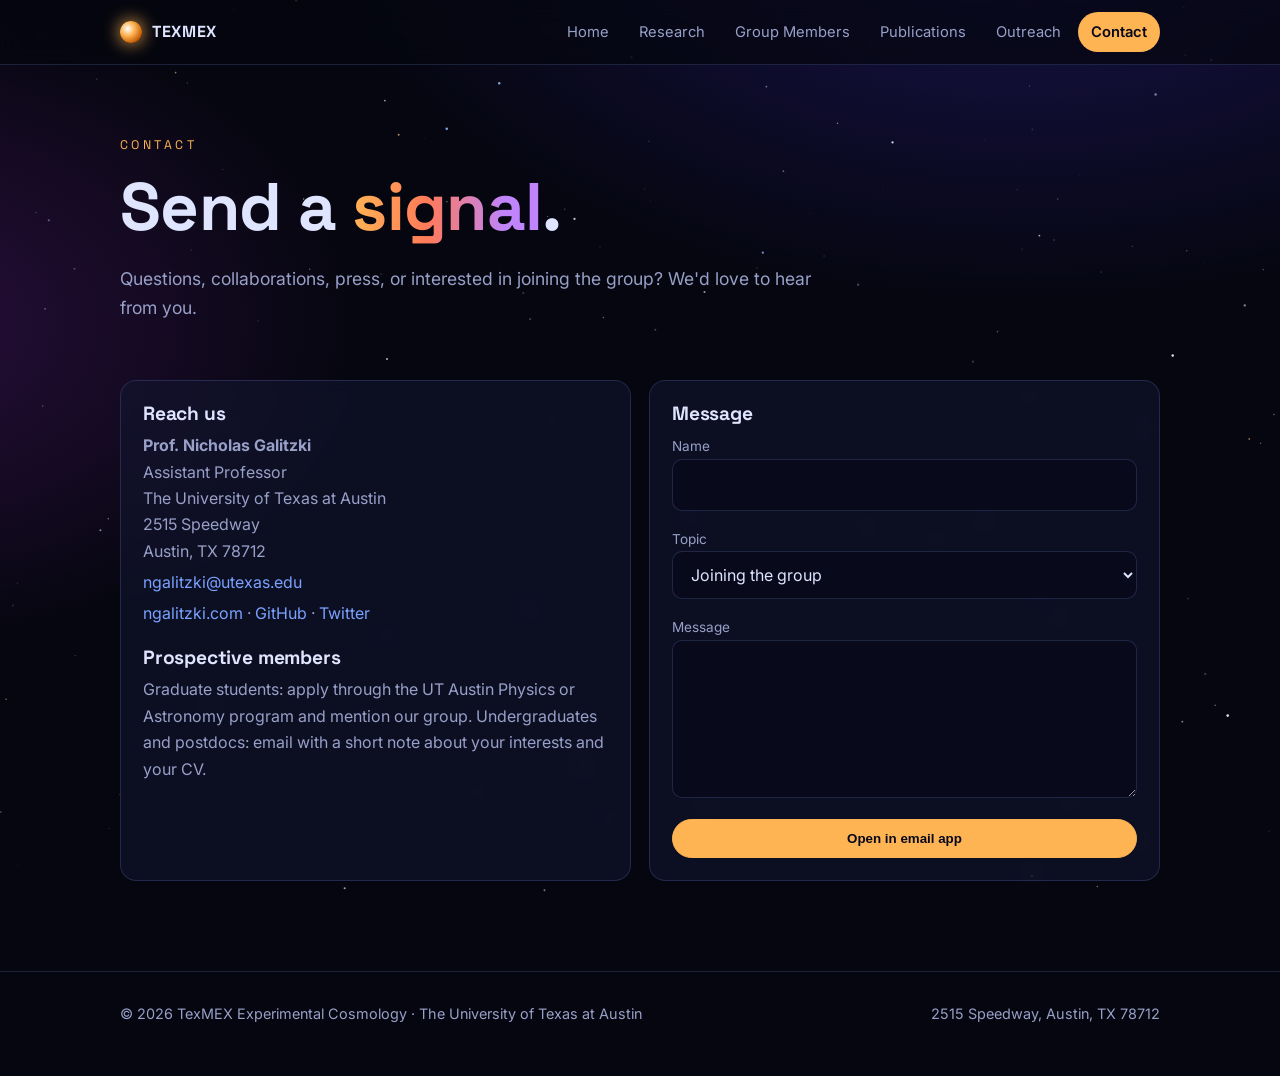
==== contact.html @ a4efcdb6 "First Website Push" ====
<!doctype html>
<html lang="en">
<head>
<meta charset="utf-8"><meta name="viewport" content="width=device-width,initial-scale=1">
<title>Contact · TexMEX</title>
<link rel="preconnect" href="https://fonts.googleapis.com"><link rel="preconnect" href="https://fonts.gstatic.com" crossorigin>
<link href="https://fonts.googleapis.com/css2?family=Inter:wght@400;500;600&family=Space+Grotesk:wght@500;700&display=swap" rel="stylesheet">
<link rel="stylesheet" href="assets/style.css">
</head>
<body>
<canvas id="stars"></canvas>
<header class="nav"><div class="wrap">
  <a class="brand" href="index.html"><span class="orb"></span>TEXMEX</a>
  <nav><ul>
    <li><a href="index.html">Home</a></li>
    <li><a href="research.html">Research</a></li>
    <li><a href="members.html">Group Members</a></li>
    <li><a href="publications.html">Publications</a></li>
    <li><a href="outreach.html">Outreach</a></li>
    <li><a class="active" href="contact.html">Contact</a></li>
  </ul></nav>
</div></header>

<main class="wrap">
<section class="page-hero">
  <div class="eyebrow">Contact</div>
  <h1>Send a <span class="grad">signal</span>.</h1>
  <p>Questions, collaborations, press, or interested in joining the group? We'd love to hear from you.</p>
</section>

<div class="grid" style="grid-template-columns:repeat(auto-fit,minmax(300px,1fr));margin-top:30px">
  <div class="card">
    <h3>Reach us</h3>
    <p><b>Prof. Nicholas Galitzki</b><br>Assistant Professor<br>The University of Texas at Austin<br>2515 Speedway<br>Austin, TX 78712</p>
    <p><a href="mailto:ngalitzki@utexas.edu">ngalitzki@utexas.edu</a></p>
    <p><a href="https://www.ngalitzki.com/">ngalitzki.com</a> · <a href="https://github.com/ngalitzki">GitHub</a> · <a href="https://twitter.com/astrodrnick">Twitter</a></p>
    <h3 style="margin-top:20px">Prospective members</h3>
    <p>Graduate students: apply through the UT Austin Physics or Astronomy program and mention our group. Undergraduates and postdocs: email with a short note about your interests and your CV.</p>
  </div>
  <div class="card">
    <h3>Message</h3>
    <!-- Opens the visitor's email client; no server needed. -->
    <form id="f">
      <div><label for="n">Name</label><input id="n" required></div>
      <div><label for="s">Topic</label><select id="s"><option>Joining the group</option><option>Collaboration</option><option>Outreach / speaking</option><option>Press</option><option>Other</option></select></div>
      <div><label for="m">Message</label><textarea id="m" rows="5" required></textarea></div>
      <button class="btn primary" type="submit">Open in email app</button>
    </form>
  </div>
</div>
</main>

<footer><div class="wrap"><span>© 2026 TexMEX Experimental Cosmology · The University of Texas at Austin</span><span>2515 Speedway, Austin, TX 78712</span></div></footer>
<script src="assets/stars.js"></script>
<script>
document.getElementById('f').addEventListener('submit',e=>{
  e.preventDefault();
  const g=id=>document.getElementById(id).value;
  location.href='mailto:ngalitzki@utexas.edu?subject='+encodeURIComponent('[TexMEX] '+g('s'))+'&body='+encodeURIComponent(g('m')+'\n\n— '+g('n'));
});
</script>
</body>
</html>
---- assets/style.css ----
:root{
  --bg:#05060f; --bg2:#0b0e1f; --panel:rgba(18,22,48,.62); --line:rgba(140,160,255,.18);
  --text:#dfe4ff; --muted:#98a0c8; --accent:#ffb454; --accent2:#7aa2ff; --accent3:#c084fc;
  --burnt:#bf5700; /* UT burnt orange nod */
  --font:'Inter',system-ui,-apple-system,Segoe UI,Roboto,sans-serif;
  --display:'Space Grotesk','Inter',system-ui,sans-serif;
}
*{box-sizing:border-box}
html{scroll-behavior:smooth}
body{margin:0;background:radial-gradient(1200px 700px at 80% -10%,#1a1450 0%,transparent 60%),radial-gradient(900px 600px at -10% 30%,#2a0f3d 0%,transparent 55%),var(--bg);
  color:var(--text);font-family:var(--font);line-height:1.65;min-height:100vh}
#stars{position:fixed;inset:0;z-index:0;pointer-events:none}
header.nav,main,footer{position:relative;z-index:1}
a{color:var(--accent2);text-decoration:none}
a:hover{color:var(--accent)}
h1,h2,h3{font-family:var(--display);line-height:1.15;letter-spacing:-.01em}
h1{font-size:clamp(2.2rem,6vw,4.2rem);margin:.2em 0}
h2{font-size:1.9rem;margin:2.2em 0 .6em}
h3{font-size:1.2rem;margin:0 0 .4em}
.wrap{max-width:1080px;margin:0 auto;padding:0 20px}

/* nav */
header.nav{position:sticky;top:0;backdrop-filter:blur(14px);background:rgba(5,6,15,.7);border-bottom:1px solid var(--line);z-index:10}
.nav .wrap{display:flex;align-items:center;justify-content:space-between;height:64px;gap:16px}
.brand{font-family:var(--display);font-weight:700;color:var(--text);display:flex;align-items:center;gap:10px;letter-spacing:.04em}
.brand .orb{width:22px;height:22px;border-radius:50%;background:radial-gradient(circle at 35% 35%,#fff,var(--accent) 35%,var(--burnt) 75%);box-shadow:0 0 18px var(--accent)}
.nav ul{list-style:none;display:flex;gap:4px;margin:0;padding:0;flex-wrap:wrap}
.nav li a{display:block;padding:8px 13px;border-radius:999px;color:var(--muted);font-size:.92rem}
.nav li a:hover{color:var(--text);background:rgba(255,255,255,.06)}
.nav li a.active{color:#07081a;background:var(--accent);font-weight:600}
@media(max-width:760px){.nav .wrap{height:auto;padding:10px 20px;flex-direction:column}}

/* hero */
.hero{padding:90px 0 60px;position:relative}
.eyebrow{font-family:var(--display);text-transform:uppercase;letter-spacing:.28em;font-size:.78rem;color:var(--accent)}
.grad{background:linear-gradient(90deg,var(--accent),#ff7a59 40%,var(--accent3) 80%);-webkit-background-clip:text;background-clip:text;color:transparent}
.lead{font-size:1.2rem;color:var(--muted);max-width:680px}
.btns{display:flex;gap:12px;flex-wrap:wrap;margin-top:28px}
.btn{display:inline-block;padding:11px 22px;border-radius:999px;border:1px solid var(--line);color:var(--text);font-weight:500}
.btn.primary{background:var(--accent);color:#07081a;border-color:var(--accent);font-weight:600}
.btn:hover{border-color:var(--accent);color:var(--accent)}
.btn.primary:hover{color:#07081a;box-shadow:0 0 24px rgba(255,180,84,.5)}
.page-hero{padding:70px 0 10px}
.page-hero p{color:var(--muted);max-width:700px;font-size:1.1rem}

/* cards */
.grid{display:grid;gap:18px;grid-template-columns:repeat(auto-fit,minmax(260px,1fr))}
.card{background:var(--panel);border:1px solid var(--line);border-radius:16px;padding:22px;backdrop-filter:blur(8px);transition:.25s}
.card:hover{transform:translateY(-3px);border-color:rgba(255,180,84,.5);box-shadow:0 12px 40px rgba(0,0,0,.4)}
.card p{color:var(--muted);margin:.3em 0 0}
.tag{display:inline-block;font-size:.72rem;letter-spacing:.08em;text-transform:uppercase;padding:3px 10px;border-radius:999px;border:1px solid var(--line);color:var(--accent2);margin:0 6px 6px 0}
.tag.hot{color:var(--accent);border-color:rgba(255,180,84,.4)}
.stats{display:grid;grid-template-columns:repeat(auto-fit,minmax(150px,1fr));gap:14px;margin-top:40px}
.stat{border-left:2px solid var(--accent);padding-left:14px}
.stat b{display:block;font-family:var(--display);font-size:1.9rem}
.stat span{color:var(--muted);font-size:.88rem}

/* project feature */
.feature{display:grid;grid-template-columns:1.1fr .9fr;gap:30px;align-items:center;margin:40px 0}
.feature.rev{grid-template-columns:.9fr 1.1fr}.feature.rev .art{order:-1}
@media(max-width:800px){.feature,.feature.rev{grid-template-columns:1fr}.feature.rev .art{order:0}}
.art{border-radius:18px;border:1px solid var(--line);background:#070918;overflow:hidden;aspect-ratio:4/3}
.art svg,.art img{width:100%;height:100%;object-fit:cover;display:block}

/* people */
.person{text-align:center}
.avatar{width:104px;height:104px;border-radius:50%;margin:0 auto 14px;display:grid;place-items:center;font-family:var(--display);font-size:2rem;font-weight:700;color:#07081a;
  background:conic-gradient(from 200deg,var(--accent),var(--accent3),var(--accent2),var(--accent));box-shadow:0 0 30px rgba(122,162,255,.3)}
.person .role{color:var(--accent);font-size:.85rem}
.placeholder{opacity:.8;border-style:dashed}
.note{border:1px dashed rgba(255,180,84,.45);background:rgba(255,180,84,.06);border-radius:12px;padding:12px 16px;color:var(--muted);font-size:.92rem;margin:20px 0}

/* lists */
.pubs{list-style:none;padding:0;margin:0}
.pubs li{padding:16px 0;border-bottom:1px solid var(--line)}
.pubs .yr{font-family:var(--display);color:var(--accent);margin-right:10px}
.timeline{border-left:2px solid var(--line);padding-left:22px;margin-left:6px}
.timeline .ev{position:relative;margin-bottom:22px}
.timeline .ev::before{content:"";position:absolute;left:-30px;top:8px;width:12px;height:12px;border-radius:50%;background:var(--accent);box-shadow:0 0 12px var(--accent)}
.timeline .ev b{font-family:var(--display)}
.timeline .ev span{color:var(--muted);display:block;font-size:.92rem}

/* contact */
form{display:grid;gap:14px}
input,textarea,select{width:100%;padding:12px 14px;border-radius:10px;border:1px solid var(--line);background:rgba(8,10,28,.8);color:var(--text);font:inherit}
input:focus,textarea:focus{outline:2px solid var(--accent2)}
label{font-size:.85rem;color:var(--muted)}

footer{margin-top:90px;border-top:1px solid var(--line);padding:30px 0 50px;color:var(--muted);font-size:.9rem}
footer .wrap{display:flex;justify-content:space-between;gap:16px;flex-wrap:wrap}
@media(prefers-reduced-motion:reduce){*{transition:none!important}}
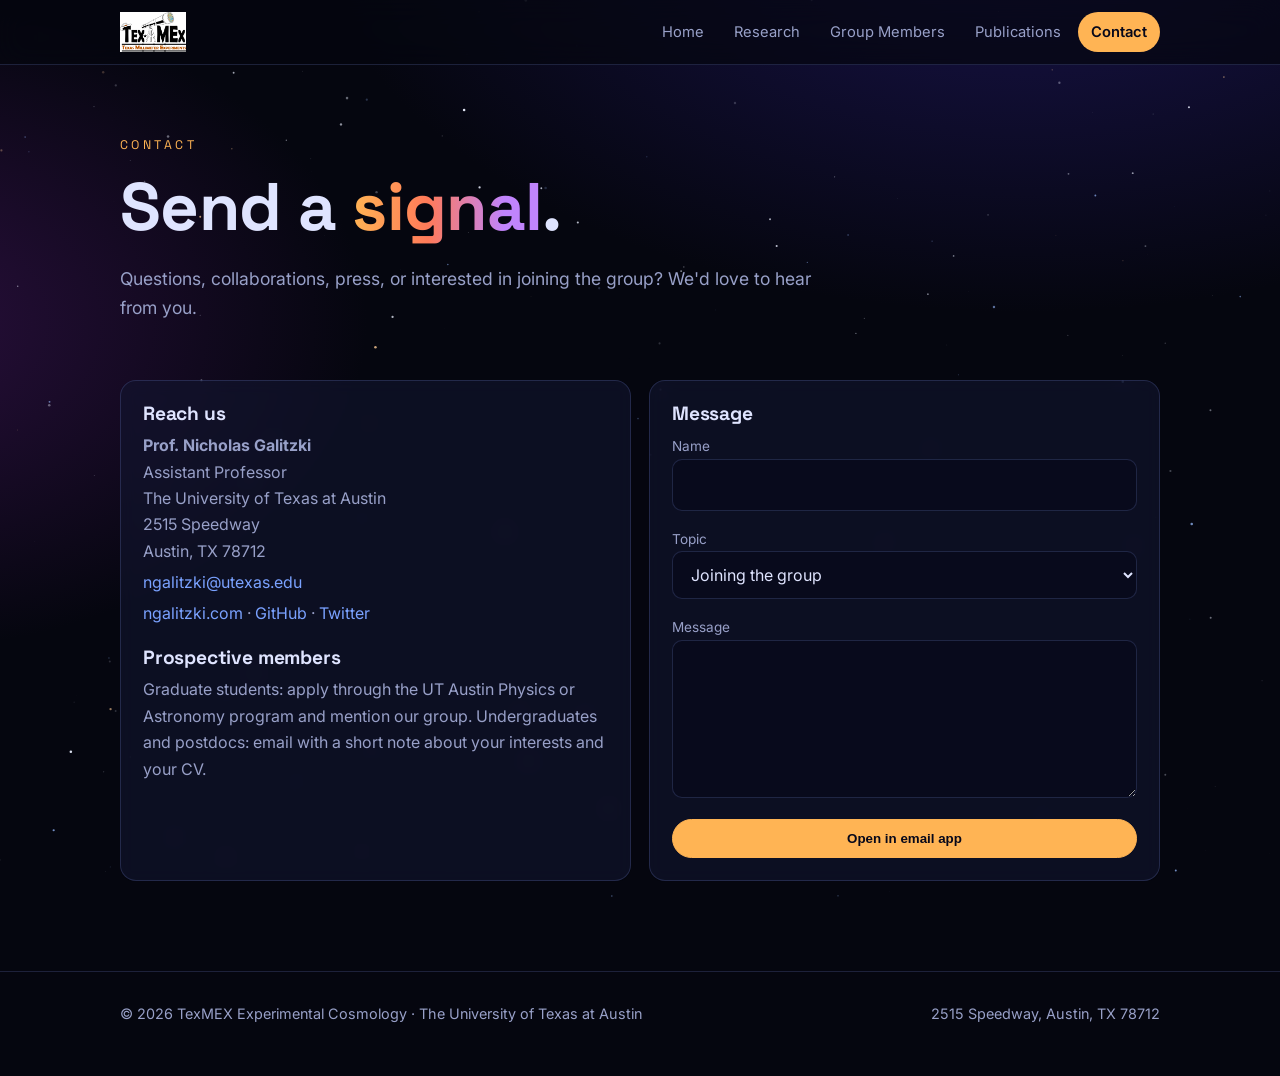
==== commit 788d5c47: "removed outreach page" ====
--- a/contact.html
+++ b/contact.html
@@ -10,13 +10,14 @@
 <body>
 <canvas id="stars"></canvas>
 <header class="nav"><div class="wrap">
-  <a class="brand" href="index.html"><span class="orb"></span>TEXMEX</a>
+  <!-- <a class="brand" href="index.html"><span class="orb"></span>TEXMEX</a> -->
+  <a class="brand" href="index.html"><img src="images/FinalLogo.jpg" alt="TexMEX logo" style="height: 40px;"></a>
   <nav><ul>
     <li><a href="index.html">Home</a></li>
     <li><a href="research.html">Research</a></li>
     <li><a href="members.html">Group Members</a></li>
     <li><a href="publications.html">Publications</a></li>
-    <li><a href="outreach.html">Outreach</a></li>
+    <!-- <li><a href="outreach.html">Outreach</a></li> -->
     <li><a class="active" href="contact.html">Contact</a></li>
   </ul></nav>
 </div></header>
